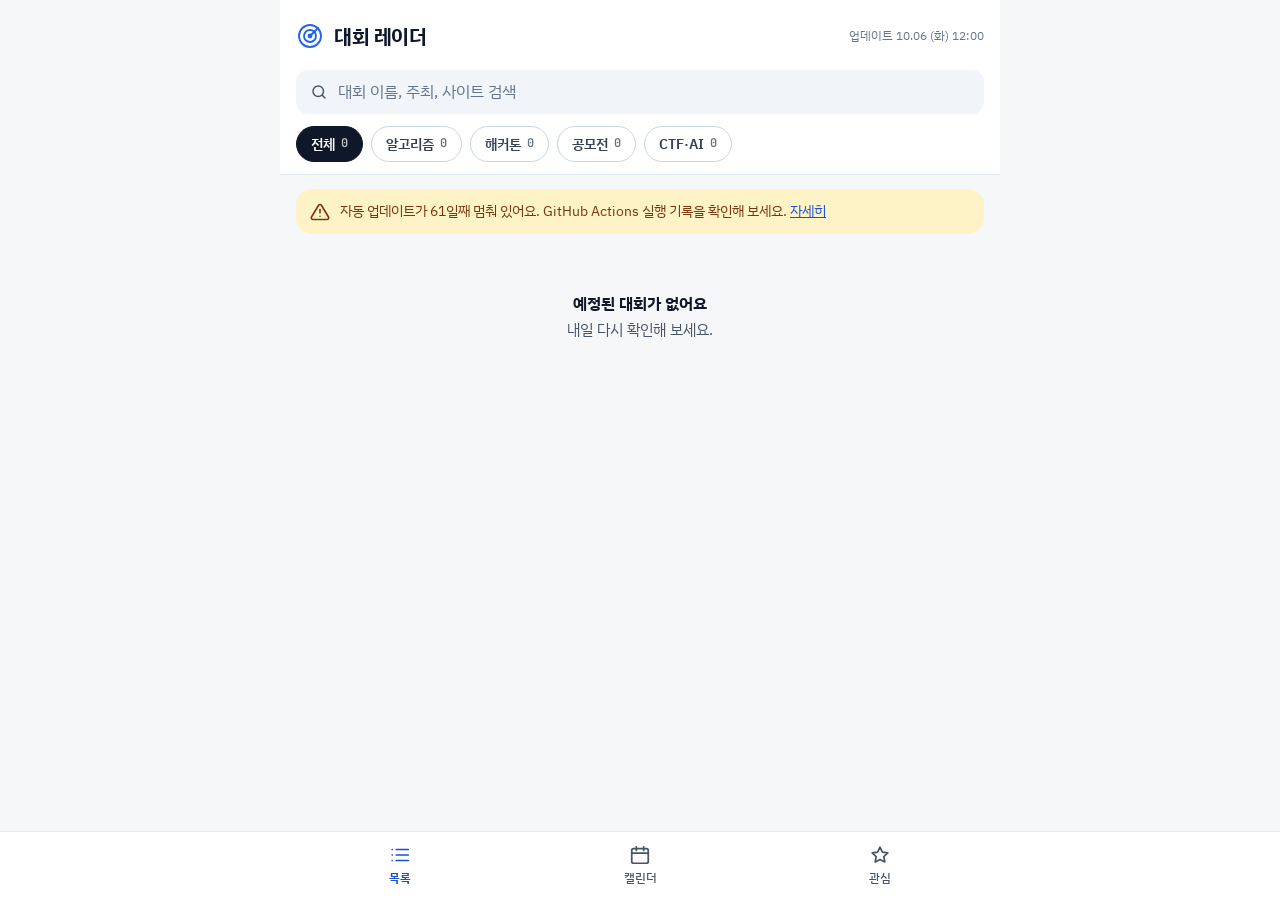
==== site/index.html @ 6bd2826d "Initial commit" ====
<!doctype html>
<html lang="ko">
<head>
<meta charset="utf-8">
<meta name="viewport" content="width=device-width, initial-scale=1, viewport-fit=cover">
<title>대회 레이더</title>
<meta name="description" content="알고리즘 대회, 해커톤, IT 공모전, CTF·AI 대회를 한곳에서">
<meta name="theme-color" content="#FFFFFF" media="(prefers-color-scheme: light)">
<meta name="theme-color" content="#0B1220" media="(prefers-color-scheme: dark)">
<link rel="manifest" href="manifest.webmanifest">
<link rel="icon" href="icon.svg" type="image/svg+xml">
<link rel="apple-touch-icon" href="icon-180.png">
<meta name="apple-mobile-web-app-capable" content="yes">
<meta name="apple-mobile-web-app-title" content="대회 레이더">
<link rel="preconnect" href="https://fonts.googleapis.com">
<link rel="preconnect" href="https://fonts.gstatic.com" crossorigin>
<link href="https://fonts.googleapis.com/css2?family=IBM+Plex+Sans+KR:wght@400;500;600;700&family=JetBrains+Mono:wght@500;700&display=swap" rel="stylesheet">
<link rel="stylesheet" href="style.css">
</head>
<body>
<div class="app">
  <main id="view" tabindex="-1">
    <p class="loading">대회 정보를 불러오는 중…</p>
  </main>
  <nav class="tabbar" aria-label="메인 메뉴">
    <a href="#/" data-tab="list">
      <svg viewBox="0 0 24 24" aria-hidden="true"><path d="M8 6h13M8 12h13M8 18h13M3.5 6h.01M3.5 12h.01M3.5 18h.01"/></svg>
      <span>목록</span>
    </a>
    <a href="#/calendar" data-tab="calendar">
      <svg viewBox="0 0 24 24" aria-hidden="true"><rect x="3" y="5" width="18" height="16" rx="2"/><path d="M3 10h18M8 3v4M16 3v4"/></svg>
      <span>캘린더</span>
    </a>
    <a href="#/saved" data-tab="saved">
      <svg viewBox="0 0 24 24" aria-hidden="true"><path d="M12 3.5l2.6 5.3 5.9.9-4.3 4.1 1 5.8L12 16.9 6.8 19.6l1-5.8-4.3-4.1 5.9-.9z"/></svg>
      <span>관심</span>
    </a>
  </nav>
</div>
<script src="app.js"></script>
</body>
</html>
---- site/style.css ----
:root {
  --bg: #F6F7F9;
  --surface: #FFFFFF;
  --surface-2: #F1F5F9;
  --ink: #0F172A;
  --ink-2: #334155;
  --muted: #475569;
  --faint: #64748B;
  --line: #E2E8F0;
  --line-2: #CBD5E1;
  --accent: #2563EB;
  --accent-ink: #1D4ED8;
  --on-accent: #FFFFFF;
  --urgent: #B91C1C;
  --live: #047857;
  --star: #F59E0B;
  --star-line: #B45309;
  --sun: #B91C1C;
  --sat: #1D4ED8;

  --algo-bg: #DBEAFE; --algo-fg: #1E40AF; --algo-dot: #2563EB;
  --hack-bg: #FFEDD5; --hack-fg: #9A3412; --hack-dot: #EA580C;
  --contest-bg: #CCFBF1; --contest-fg: #115E59; --contest-dot: #0D9488;
  --ai-bg: #EDE9FE; --ai-fg: #5B21B6; --ai-dot: #7C3AED;

  --radius: 16px;
  --font: 'IBM Plex Sans KR', system-ui, -apple-system, 'Apple SD Gothic Neo', sans-serif;
  --mono: 'JetBrains Mono', ui-monospace, monospace;
  color-scheme: light;
}

@media (prefers-color-scheme: dark) {
  :root {
    --bg: #0B1220;
    --surface: #111A2E;
    --surface-2: #1A2540;
    --ink: #E8EDF6;
    --ink-2: #C7D0DF;
    --muted: #A3AFC2;
    --faint: #8C99AE;
    --line: #23304B;
    --line-2: #34425F;
    --accent: #6EA0FF;
    --accent-ink: #9DBEFF;
    --on-accent: #0B1220;
    --urgent: #F87171;
    --live: #34D399;
    --star-line: #FBBF24;
    --sun: #F87171;
    --sat: #8FB4FF;
    --algo-bg: #1E3A8A; --algo-fg: #DBEAFE; --algo-dot: #6EA0FF;
    --hack-bg: #7C2D12; --hack-fg: #FFEDD5; --hack-dot: #FB923C;
    --contest-bg: #134E4A; --contest-fg: #CCFBF1; --contest-dot: #2DD4BF;
    --ai-bg: #4C1D95; --ai-fg: #EDE9FE; --ai-dot: #A78BFA;
    color-scheme: dark;
  }
}

* { box-sizing: border-box; }
html, body { margin: 0; }
body {
  background: var(--bg);
  color: var(--ink);
  font-family: var(--font);
  font-size: 15px;
  line-height: 1.45;
  -webkit-font-smoothing: antialiased;
  -webkit-tap-highlight-color: transparent;
}
a { color: var(--accent-ink); }
button { font: inherit; color: inherit; }
svg { width: 22px; height: 22px; fill: none; stroke: currentColor; stroke-width: 1.9; stroke-linecap: round; stroke-linejoin: round; flex: none; }
:focus-visible { outline: 2px solid var(--accent); outline-offset: 2px; border-radius: 6px; }
.sr { position: absolute; width: 1px; height: 1px; overflow: hidden; clip: rect(0 0 0 0); white-space: nowrap; }

.app { max-width: 720px; margin: 0 auto; min-height: 100vh; min-height: 100dvh; display: flex; flex-direction: column; }
main { flex: 1; padding-bottom: calc(84px + env(safe-area-inset-bottom)); outline: none; }
.loading, .empty { padding: 48px 24px; text-align: center; color: var(--muted); }
.empty strong { display: block; color: var(--ink); font-size: 16px; margin-bottom: 4px; }

/* ---------- top bar ---------- */
.top { background: var(--surface); border-bottom: 1px solid var(--line); padding: calc(14px + env(safe-area-inset-top)) 16px 12px; display: flex; flex-direction: column; gap: 12px; position: sticky; top: 0; z-index: 5; }
.top-row { display: flex; align-items: center; justify-content: space-between; gap: 8px; min-height: 44px; }
.brand { display: flex; align-items: center; gap: 10px; font-size: 20px; font-weight: 700; letter-spacing: -0.02em; margin: 0; }
.brand svg { width: 28px; height: 28px; color: var(--accent); }
.page-title { margin: 0; font-size: 20px; font-weight: 700; letter-spacing: -0.02em; }
.updated { font-size: 12px; color: var(--faint); text-align: right; }
.icon-btn { width: 44px; height: 44px; border: 0; background: transparent; border-radius: 12px; display: inline-flex; align-items: center; justify-content: center; cursor: pointer; color: var(--ink); text-decoration: none; }
.icon-btn:hover { background: var(--surface-2); }

.search { display: flex; align-items: center; gap: 8px; height: 44px; padding: 0 14px; border-radius: 12px; background: var(--surface-2); color: var(--muted); }
.search svg { width: 18px; height: 18px; }
.search input { flex: 1; min-width: 0; border: 0; background: transparent; font: inherit; font-size: 16px; color: var(--ink); outline: none; }
.search input::placeholder { color: var(--faint); }

.chips { display: flex; gap: 8px; overflow-x: auto; scrollbar-width: none; margin: 0 -16px; padding: 0 16px; }
.chips::-webkit-scrollbar { display: none; }
.chip { flex: none; height: 36px; padding: 0 14px; border-radius: 18px; border: 1px solid var(--line-2); background: var(--surface); color: var(--ink-2); font-size: 14px; font-weight: 600; cursor: pointer; display: inline-flex; align-items: center; gap: 6px; }
.chip[aria-pressed="true"] { background: var(--ink); border-color: var(--ink); color: var(--surface); }
.chip .n { font-family: var(--mono); font-size: 12px; opacity: .75; }

/* ---------- list ---------- */
.list { padding: 14px 16px 8px; display: flex; flex-direction: column; gap: 10px; }
.group-h { margin: 10px 4px 0; font-size: 14px; font-weight: 700; color: var(--muted); display: flex; justify-content: space-between; }
.group-h:first-child { margin-top: 0; }
.notice { border-radius: var(--radius); padding: 12px 14px; font-size: 14px; display: flex; gap: 10px; align-items: flex-start; }
.notice svg { width: 20px; height: 20px; margin-top: 1px; }
.notice.warn { background: #FEF3C7; color: #78350F; }
.notice.remind { background: var(--surface); border: 1px solid var(--line); }
.notice.remind a { font-weight: 600; }
@media (prefers-color-scheme: dark) { .notice.warn { background: #3B2A0B; color: #FDE68A; } }

.card { background: var(--surface); border: 1px solid var(--line); border-radius: var(--radius); display: flex; align-items: stretch; }
.card-link { flex: 1; min-width: 0; padding: 14px 4px 14px 16px; display: flex; flex-direction: column; gap: 6px; color: inherit; text-decoration: none; border-radius: var(--radius) 0 0 var(--radius); }
.card-link:hover .card-title { text-decoration: underline; text-underline-offset: 3px; }
.card-meta { display: flex; align-items: center; gap: 6px; flex-wrap: wrap; font-size: 12px; color: var(--muted); }
.card-title { font-size: 16px; font-weight: 600; line-height: 1.35; overflow-wrap: anywhere; }
.card-sub { font-size: 13px; color: var(--muted); overflow-wrap: anywhere; }
.card-side { display: flex; flex-direction: column; align-items: flex-end; justify-content: space-between; padding: 12px 6px 6px 0; gap: 4px; }

.tag { font-size: 12px; font-weight: 600; padding: 3px 8px; border-radius: 6px; white-space: nowrap; }
.tag.algo { background: var(--algo-bg); color: var(--algo-fg); }
.tag.hack { background: var(--hack-bg); color: var(--hack-fg); }
.tag.contest { background: var(--contest-bg); color: var(--contest-fg); }
.tag.ai { background: var(--ai-bg); color: var(--ai-fg); }
.tag.plain { background: var(--surface-2); color: var(--ink-2); }

.dday { font-family: var(--mono); font-size: 13px; font-weight: 700; padding: 4px 8px; border-radius: 8px; background: var(--surface-2); color: var(--ink-2); white-space: nowrap; }
.dday.urgent { background: var(--urgent); color: #FFFFFF; }
.dday.live { background: var(--live); color: #FFFFFF; font-family: var(--font); }
@media (prefers-color-scheme: dark) { .dday.urgent, .dday.live { color: #0B1220; } }

.star { width: 44px; height: 44px; border: 0; background: transparent; border-radius: 12px; display: inline-flex; align-items: center; justify-content: center; cursor: pointer; color: var(--faint); }
.star:hover { background: var(--surface-2); }
.star[aria-pressed="true"] { color: var(--star-line); }
.star[aria-pressed="true"] svg { fill: var(--star); }

.more { margin: 4px auto 0; height: 44px; padding: 0 18px; border-radius: 12px; border: 1px solid var(--line-2); background: var(--surface); cursor: pointer; font-weight: 600; }
.foot-note { margin: 10px 4px 0; font-size: 12px; color: var(--faint); }
.foot-note a { color: inherit; }

/* ---------- calendar ---------- */
.cal { background: var(--surface); border-bottom: 1px solid var(--line); padding: 4px 12px 14px; }
.cal-head { display: flex; align-items: center; justify-content: space-between; padding: calc(10px + env(safe-area-inset-top)) 0 4px 8px; }
.cal-grid { display: grid; grid-template-columns: repeat(7, minmax(0, 1fr)); row-gap: 2px; }
.cal-dow { font-size: 12px; font-weight: 600; color: var(--muted); text-align: center; padding: 6px 0; }
.cal-dow.sun { color: var(--sun); } .cal-dow.sat { color: var(--sat); }
.day { height: 52px; border: 0; background: transparent; cursor: pointer; display: flex; flex-direction: column; align-items: center; gap: 4px; padding: 4px 0; border-radius: 10px; }
.day:disabled { cursor: default; }
.day:not(:disabled):hover { background: var(--surface-2); }
.day .num { width: 30px; height: 30px; border-radius: 15px; display: flex; align-items: center; justify-content: center; font-size: 14px; font-weight: 500; }
.day.sun .num { color: var(--sun); } .day.sat .num { color: var(--sat); }
.day.past .num { opacity: .45; }
.day.today .num { box-shadow: inset 0 0 0 1.5px var(--accent); color: var(--accent-ink); font-weight: 700; }
.day[aria-pressed="true"] .num { background: var(--ink); color: var(--surface); font-weight: 700; box-shadow: none; opacity: 1; }
.dots { display: flex; gap: 3px; height: 6px; }
.dots i { width: 6px; height: 6px; border-radius: 3px; }
.dots i.algo { background: var(--algo-dot); } .dots i.hack { background: var(--hack-dot); }
.dots i.contest { background: var(--contest-dot); } .dots i.ai { background: var(--ai-dot); }
.legend { display: flex; flex-wrap: wrap; gap: 12px; padding: 10px 6px 0; font-size: 12px; color: var(--ink-2); }
.legend span { display: inline-flex; align-items: center; gap: 5px; }
.legend i { width: 8px; height: 8px; border-radius: 4px; }

/* ---------- saved / settings ---------- */
.section { padding: 16px 16px 0; display: flex; flex-direction: column; gap: 10px; }
.section h2 { margin: 0 4px; font-size: 15px; font-weight: 700; }
.section p.hint { margin: 0 4px; font-size: 13px; color: var(--muted); }
.panel { background: var(--surface); border: 1px solid var(--line); border-radius: var(--radius); padding: 4px 16px; }
.row { display: flex; align-items: center; justify-content: space-between; gap: 12px; min-height: 52px; border-bottom: 1px solid var(--line); text-decoration: none; color: inherit; }
.row:last-child { border-bottom: 0; }
.row .label { display: flex; align-items: center; gap: 8px; font-size: 15px; }
.row .go { color: var(--faint); font-size: 13px; display: flex; align-items: center; gap: 2px; }
.row .go svg { width: 18px; height: 18px; }
.btn { display: inline-flex; align-items: center; justify-content: center; gap: 8px; height: 50px; padding: 0 18px; border-radius: 14px; font-size: 15px; font-weight: 600; text-decoration: none; cursor: pointer; border: 1px solid var(--line-2); background: var(--surface); color: var(--ink); }
.btn.primary { background: var(--accent); border-color: var(--accent); color: var(--on-accent); }
.btn.dark { background: var(--ink); border-color: var(--ink); color: var(--surface); }
.btn svg { width: 18px; height: 18px; }
.src-status { font-size: 13px; color: var(--muted); }
.src-status .bad { color: var(--urgent); font-weight: 600; }

/* ---------- detail ---------- */
.d-top { background: var(--surface); padding: calc(8px + env(safe-area-inset-top)) 8px 0; display: flex; align-items: center; justify-content: space-between; }
.d-top span { font-size: 16px; font-weight: 600; }
.d-head { background: var(--surface); padding: 8px 20px 20px; display: flex; flex-direction: column; gap: 10px; border-bottom: 1px solid var(--line); }
.d-head h1 { margin: 0; font-size: 22px; font-weight: 700; line-height: 1.35; letter-spacing: -0.02em; overflow-wrap: anywhere; }
.d-host { font-size: 14px; color: var(--muted); }
.d-count { display: flex; align-items: center; gap: 10px; margin-top: 4px; padding: 12px 14px; border-radius: 12px; background: var(--surface-2); font-weight: 600; font-size: 14px; }
.d-body { padding: 12px 16px 16px; display: flex; flex-direction: column; gap: 12px; }
.facts { display: grid; grid-template-columns: repeat(2, minmax(0, 1fr)); gap: 16px 12px; }
.fact { display: flex; flex-direction: column; gap: 4px; min-width: 0; }
.fact .k { font-size: 12px; color: var(--muted); }
.fact .v { font-size: 15px; font-weight: 600; overflow-wrap: anywhere; }
.fact .v.unknown { color: var(--faint); font-weight: 500; }
.box { background: var(--surface); border: 1px solid var(--line); border-radius: var(--radius); padding: 16px; display: flex; flex-direction: column; gap: 12px; }
.box h2 { margin: 0; font-size: 15px; font-weight: 700; }
.box p { margin: 0; font-size: 14px; line-height: 1.6; color: var(--ink-2); overflow-wrap: anywhere; }
.tl { display: flex; gap: 12px; align-items: flex-start; }
.tl .pt { flex: none; width: 12px; height: 12px; margin-top: 5px; border-radius: 6px; box-shadow: inset 0 0 0 2px var(--line-2); }
.tl .pt.on { box-shadow: none; }
.tl .pt.algo { background: var(--algo-dot); } .tl .pt.hack { background: var(--hack-dot); }
.tl .pt.contest { background: var(--contest-dot); } .tl .pt.ai { background: var(--ai-dot); }
.tl .txt { flex: 1; display: flex; justify-content: space-between; gap: 8px; flex-wrap: wrap; }
.tl .when { font-size: 14px; color: var(--ink-2); }
.cal-links { display: flex; gap: 8px; flex-wrap: wrap; }
.cal-links .btn { flex: 1 1 200px; height: 46px; font-size: 14px; }
.source-line { margin: 0 4px; font-size: 12px; color: var(--faint); }
.d-foot { position: fixed; left: 0; right: 0; bottom: 0; z-index: 6; background: var(--surface); border-top: 1px solid var(--line); }
.d-foot-in { max-width: 720px; margin: 0 auto; display: flex; gap: 10px; padding: 12px 16px calc(12px + env(safe-area-inset-bottom)); }
.d-foot .star { width: 52px; height: 52px; border: 1px solid var(--line-2); border-radius: 14px; }
.d-foot .btn { flex: 1; height: 52px; font-size: 16px; }
body.detail .tabbar { display: none; }

/* ---------- tab bar ---------- */
.tabbar { position: fixed; left: 0; right: 0; bottom: 0; z-index: 6; background: var(--surface); border-top: 1px solid var(--line); display: grid; grid-template-columns: repeat(3, minmax(0, 1fr)); padding: 6px max(8px, calc((100vw - 720px) / 2)) calc(8px + env(safe-area-inset-bottom)); }
.tabbar a { display: flex; flex-direction: column; align-items: center; gap: 3px; padding: 6px 0; min-height: 50px; text-decoration: none; color: var(--muted); font-size: 12px; font-weight: 500; border-radius: 12px; }
.tabbar a[aria-current="page"] { color: var(--accent-ink); font-weight: 700; }
.tabbar a[aria-current="page"][data-tab="saved"] svg { fill: currentColor; }
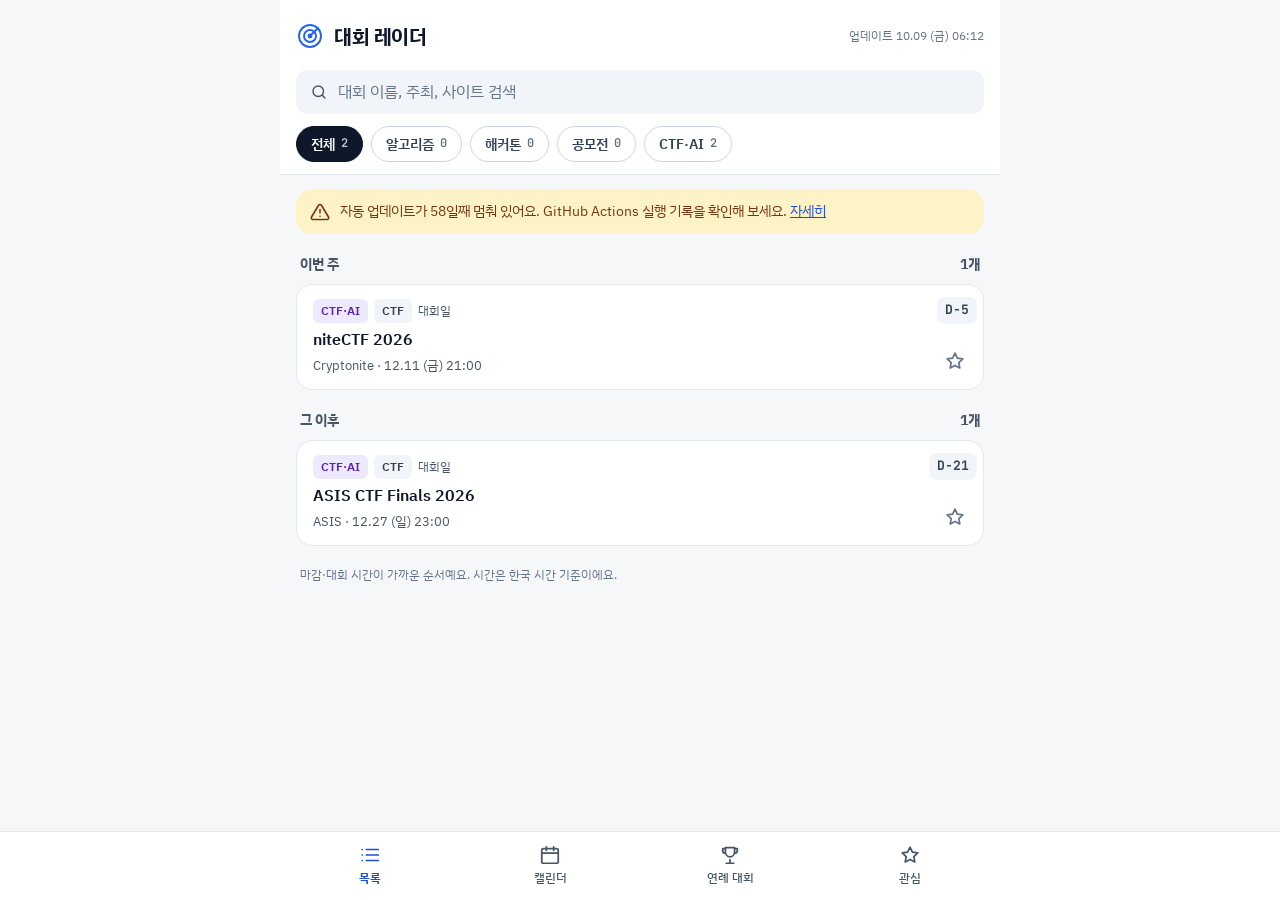
==== commit fbf54fae: "대회 수집 범위 확대" ====
--- a/site/index.html
+++ b/site/index.html
@@ -31,6 +31,10 @@
       <svg viewBox="0 0 24 24" aria-hidden="true"><rect x="3" y="5" width="18" height="16" rx="2"/><path d="M3 10h18M8 3v4M16 3v4"/></svg>
       <span>캘린더</span>
     </a>
+    <a href="#/annual" data-tab="annual">
+      <svg viewBox="0 0 24 24" aria-hidden="true"><path d="M8 21h8M12 17v4M7 4h10v5a5 5 0 0 1-10 0V4z"/><path d="M17 5h3v2a3 3 0 0 1-3 3M7 5H4v2a3 3 0 0 0 3 3"/></svg>
+      <span>연례 대회</span>
+    </a>
     <a href="#/saved" data-tab="saved">
       <svg viewBox="0 0 24 24" aria-hidden="true"><path d="M12 3.5l2.6 5.3 5.9.9-4.3 4.1 1 5.8L12 16.9 6.8 19.6l1-5.8-4.3-4.1 5.9-.9z"/></svg>
       <span>관심</span>
--- a/site/style.css
+++ b/site/style.css
@@ -211,7 +211,20 @@
 body.detail .tabbar { display: none; }
 
 /* ---------- tab bar ---------- */
-.tabbar { position: fixed; left: 0; right: 0; bottom: 0; z-index: 6; background: var(--surface); border-top: 1px solid var(--line); display: grid; grid-template-columns: repeat(3, minmax(0, 1fr)); padding: 6px max(8px, calc((100vw - 720px) / 2)) calc(8px + env(safe-area-inset-bottom)); }
+.tabbar { position: fixed; left: 0; right: 0; bottom: 0; z-index: 6; background: var(--surface); border-top: 1px solid var(--line); display: grid; grid-template-columns: repeat(4, minmax(0, 1fr)); padding: 6px max(8px, calc((100vw - 720px) / 2)) calc(8px + env(safe-area-inset-bottom)); }
 .tabbar a { display: flex; flex-direction: column; align-items: center; gap: 3px; padding: 6px 0; min-height: 50px; text-decoration: none; color: var(--muted); font-size: 12px; font-weight: 500; border-radius: 12px; }
 .tabbar a[aria-current="page"] { color: var(--accent-ink); font-weight: 700; }
 .tabbar a[aria-current="page"][data-tab="saved"] svg { fill: currentColor; }
+
+/* ---------- annual ---------- */
+.annual { background: var(--surface); border: 1px solid var(--line); border-radius: var(--radius); padding: 14px 16px; display: flex; flex-direction: column; gap: 8px; }
+.annual h3 { margin: 0; font-size: 16px; font-weight: 600; line-height: 1.35; }
+.annual .about { margin: 0; font-size: 13px; color: var(--muted); }
+.annual .when-row { display: flex; align-items: center; gap: 8px; flex-wrap: wrap; font-size: 14px; }
+.annual .actions { display: flex; gap: 8px; flex-wrap: wrap; margin-top: 2px; }
+.annual .actions .btn { height: 44px; font-size: 14px; flex: 1 1 140px; }
+.season { font-size: 12px; font-weight: 700; padding: 4px 8px; border-radius: 8px; white-space: nowrap; }
+.season.soon { background: var(--hack-bg); color: var(--hack-fg); }
+.season.off { background: var(--surface-2); color: var(--muted); }
+.tl .pt.now { box-shadow: none; }
+.tl.past { opacity: .55; }
